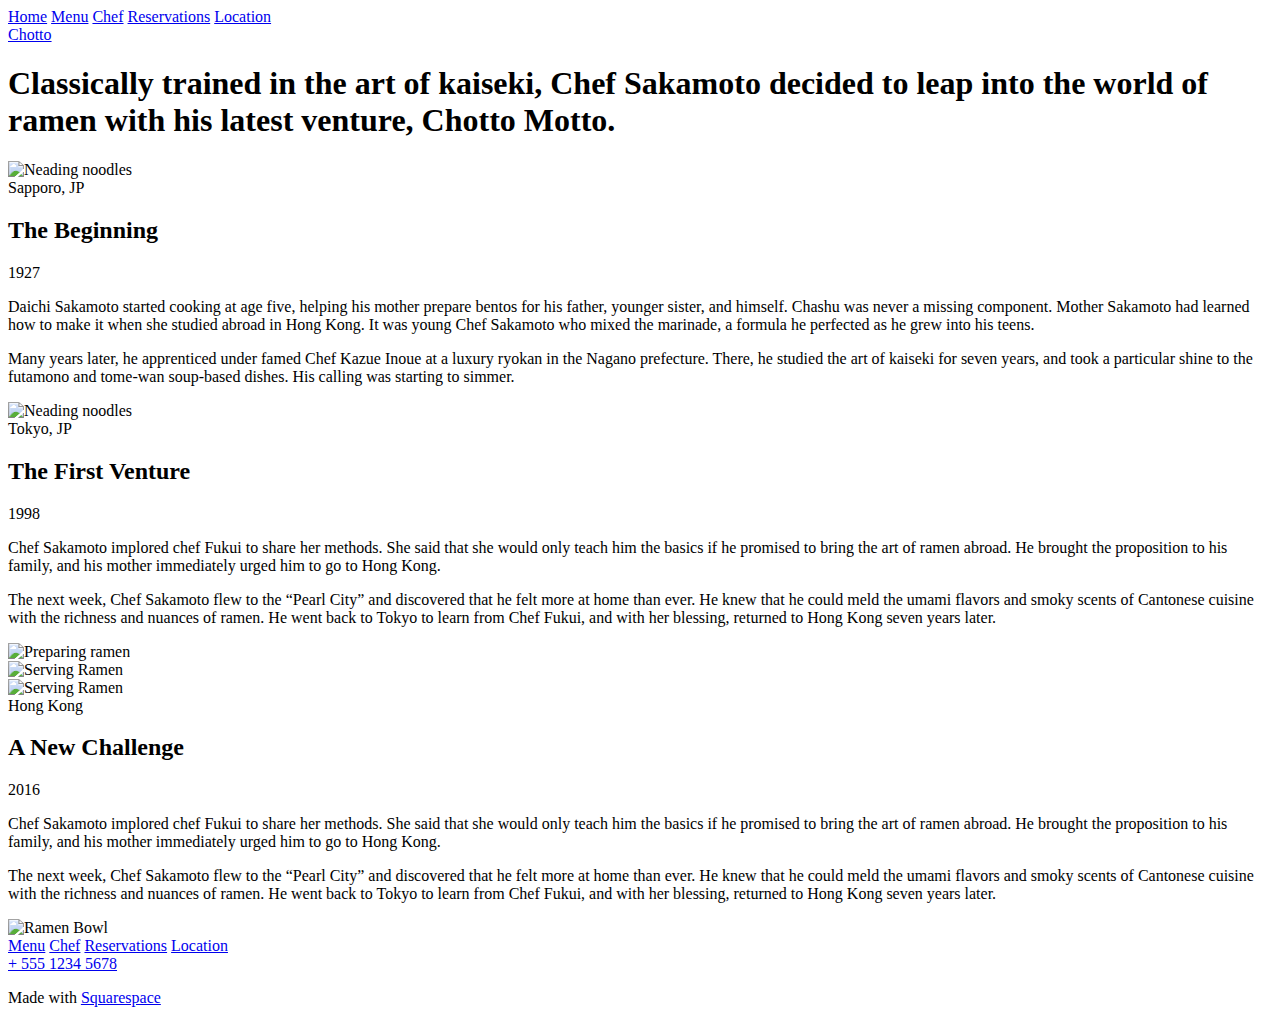
==== chef.html @ 5a95cfb5 "Add files via upload" ====
<!DOCTYPE html>
<html lang="en">
<head>
    <meta charset="UTF-8">
    <meta http-equiv="X-UA-Compatible" content="IE=edge">
    <meta name="viewport" content="width=device-width, initial-scale=1.0">
    <!--Google Fonts-->
    <link rel="preconnect" href="https://fonts.googleapis.com">
    <link rel="preconnect" href="https://fonts.gstatic.com" crossorigin>
    <link href="https://fonts.googleapis.com/css2?family=Roboto+Slab:wght@400;700&display=swap" rel="stylesheet">   
    <!--Font Awesome-->
    <link rel="stylesheet" href="https://cdnjs.cloudflare.com/ajax/libs/font-awesome/6.4.0/css/all.min.css" integrity="sha512-iecdLmaskl7CVkqkXNQ/ZH/XLlvWZOJyj7Yy7tcenmpD1ypASozpmT/E0iPtmFIB46ZmdtAc9eNBvH0H/ZpiBw==" crossorigin="anonymous" referrerpolicy="no-referrer" />
    <!--Custom Stylesheet-->
    <link rel="stylesheet" href="stylesheet.css" />
    <link rel="stylesheet" href="chef.css" />
    <title>Chef - Chotto</title>
</head>
<body>
    <nav>
        <div class="nav-links">
            <a href="index.html" class="nav-item ">Home</a>
            <a href="menu.html" class="nav-item">Menu</a>
            <a href="chef.html" class="nav-item active">Chef</a>
            <a href="reservations.html" class="nav-item">Reservations</a>
            <a href="location.html" class="nav-item">Location</a>
        </div>
        <div class="logo-container">
            <a href="index.html" class="logo">Chotto</a>
        </div>
        <div class="nav-icons">
            <a href="https://instagram.com" class="nav-icon">
                <i class="fa-brands fa-instagram"></i>
            </a>
            <a href="https://instagram.com" class="nav-icon">
                <i class="fa-brands fa-yelp"></i>
            </a>
        </div>
        <div class="menu-icon">
            <div></div>
            <div></div>
        </div>
    </nav>
    <main>
        <div class="container">
            <h1>Classically trained in the art of kaiseki, Chef Sakamoto decided to leap into the world of ramen with his latest venture, Chotto Motto.</h1>
        </div>
        <div class="img-container">
            <img src="asset/static1.squarespace-1.jpg" alt="Neading noodles" />
        </div>
        <section class="row">
            <div class="col">
                <span>Sapporo, JP</span>
                <h2>The Beginning</h2>
                <span>1927 </span>
            </div>
            <div class="col">
                <p>Daichi Sakamoto started cooking at age five, helping his mother prepare bentos for his father, younger sister, and himself. Chashu was never a missing component. Mother Sakamoto had learned how to make it when she studied abroad in Hong Kong. It was young Chef Sakamoto who mixed the marinade, a formula he perfected as he grew into his teens.</p>
                <p>Many years later, he apprenticed under famed Chef Kazue Inoue at a luxury ryokan in the Nagano prefecture. There, he studied the art of kaiseki for seven years, and took a particular shine to the futamono and tome-wan soup-based dishes. His calling was starting to simmer.</p>
            </div>
        </section>
        <div class="img-container">
            <img src="asset/static1.squarespace-2.jpg" alt="Neading noodles" />
        </div>
        <section class="row">
            <div class="col">
                <span>Tokyo, JP</span>
                <h2>The First Venture</h2>
                <span>1998 </span>
            </div>
            <div class="col">
                <p>Chef Sakamoto implored chef Fukui to share her methods. She said that she would only teach him the basics if he promised to bring the art of ramen abroad. He brought the proposition to his family, and his mother immediately urged him to go to Hong Kong.</p>
                <p>The next week, Chef Sakamoto flew to the “Pearl City” and discovered that he felt more at home than ever. He knew that he could meld the umami flavors and smoky scents of Cantonese cuisine with the richness and nuances of ramen. He went back to Tokyo to learn from Chef Fukui, and with her blessing, returned to Hong Kong seven years later.</p>
            </div>
        </section>
        <div class="img-grid">
            <div>
                <img src="asset/static1.squarespace-1.jpg" alt="Preparing ramen" />
            </div>
            <div>
                <img src="asset/20160421S1_RAMEN_LAB_TORCH_066-1.jpg" alt="Serving Ramen" />
            </div>
            <div>
                <img src="asset/static1.squarespace-2.jpg" alt="Serving Ramen" />
            </div>
        </div>
        <section class="row">
            <div class="col">
                <span>Hong Kong</span>
                <h2>A New Challenge</h2>
                <span>2016</span>
            </div>
            <div class="col">
                <p>Chef Sakamoto implored chef Fukui to share her methods. She said that she would only teach him the basics if he promised to bring the art of ramen abroad. He brought the proposition to his family, and his mother immediately urged him to go to Hong Kong.</p>
                <p>The next week, Chef Sakamoto flew to the “Pearl City” and discovered that he felt more at home than ever. He knew that he could meld the umami flavors and smoky scents of Cantonese cuisine with the richness and nuances of ramen. He went back to Tokyo to learn from Chef Fukui, and with her blessing, returned to Hong Kong seven years later.</p>
            </div>
        </section>
        <div class="ramen-container">
            <img src="asset/static1.squarespace.jpg" alt="Ramen Bowl" />
        </div>
    </main>
    <footer>
        <div class="footer-menu">
            <a href="menu.html" class="footer-item">Menu</a>
            <a href="chef.html" class="footer-item">Chef</a>
            <a href="reservations.html" class="footer-item">Reservations</a>
            <a href="location.html" class="footer-item">Location</a>
        </div>
        <a href="tel:+55512345678" class="footer-tel">+ 555 1234 5678</a>
        <p>Made with <a href="https://squarespace.com" class="footer-link">Squarespace</a></p>
    </footer>
</body>
</html>
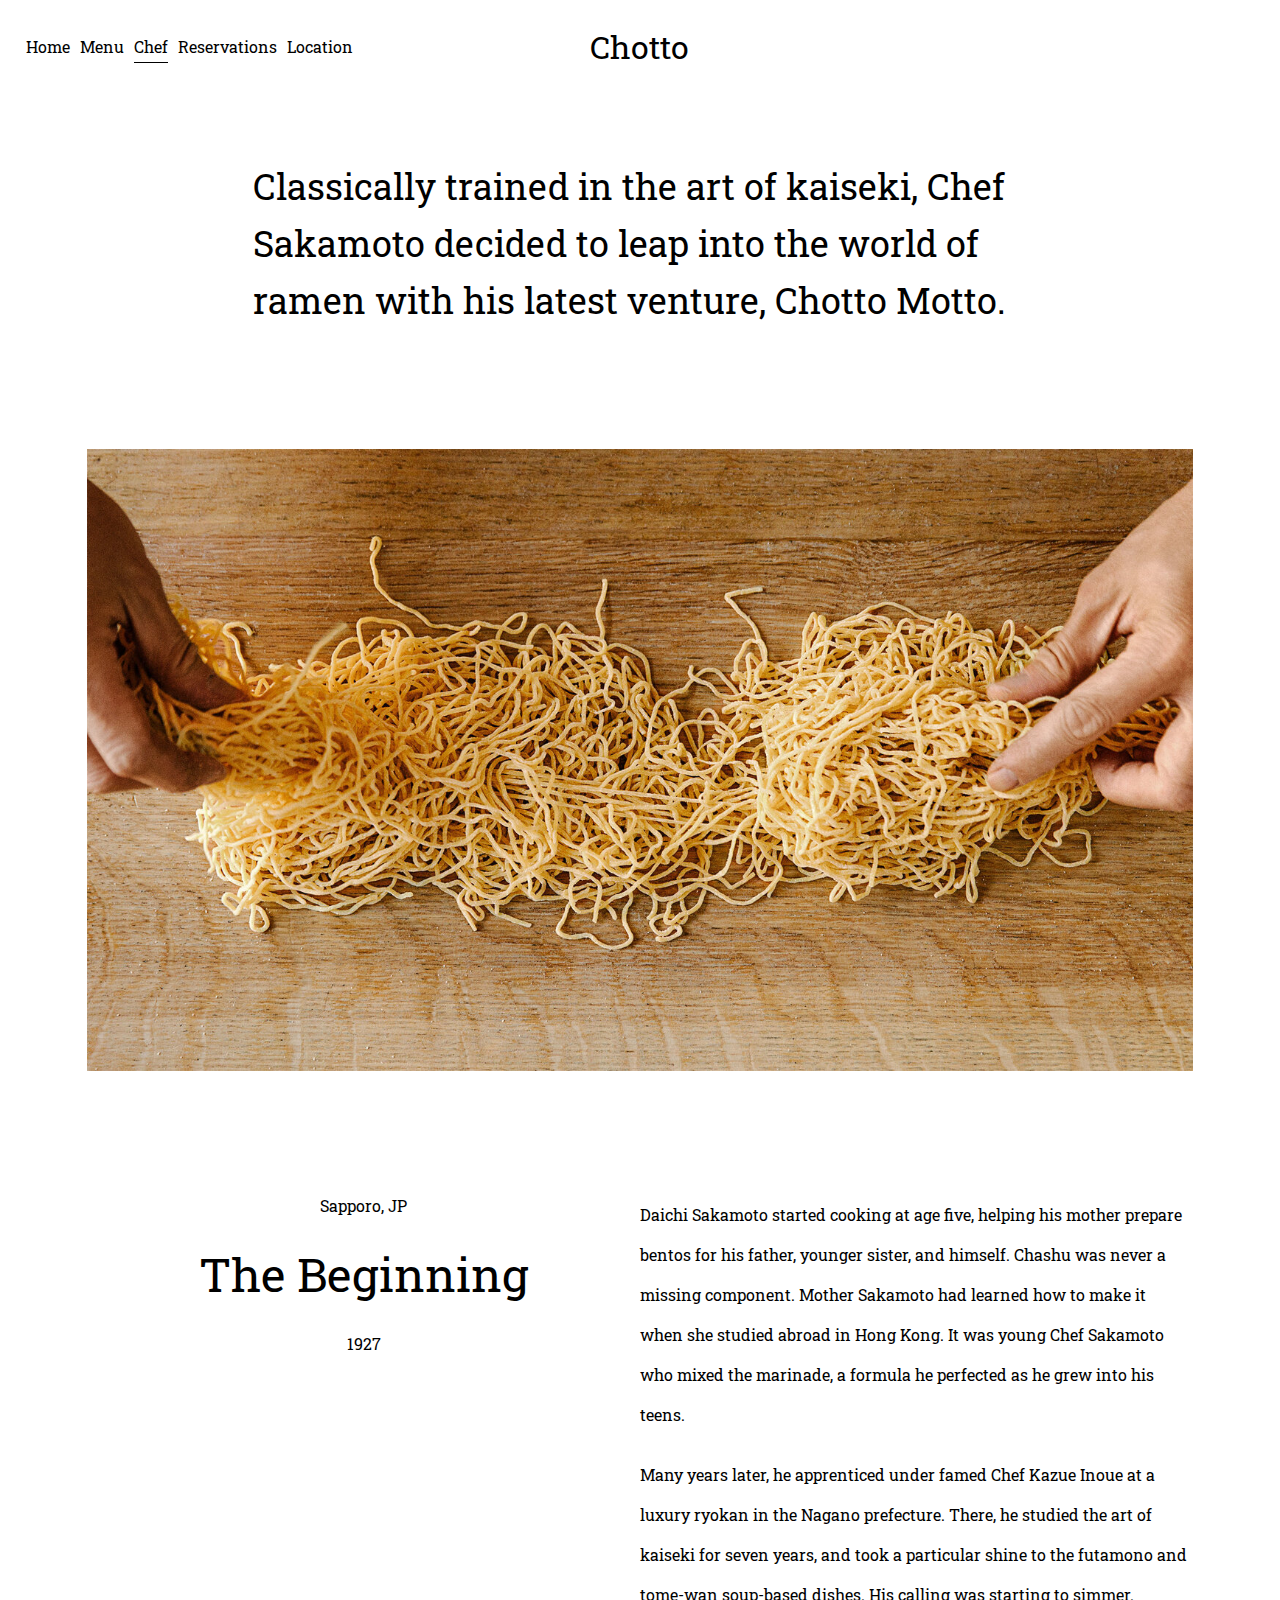
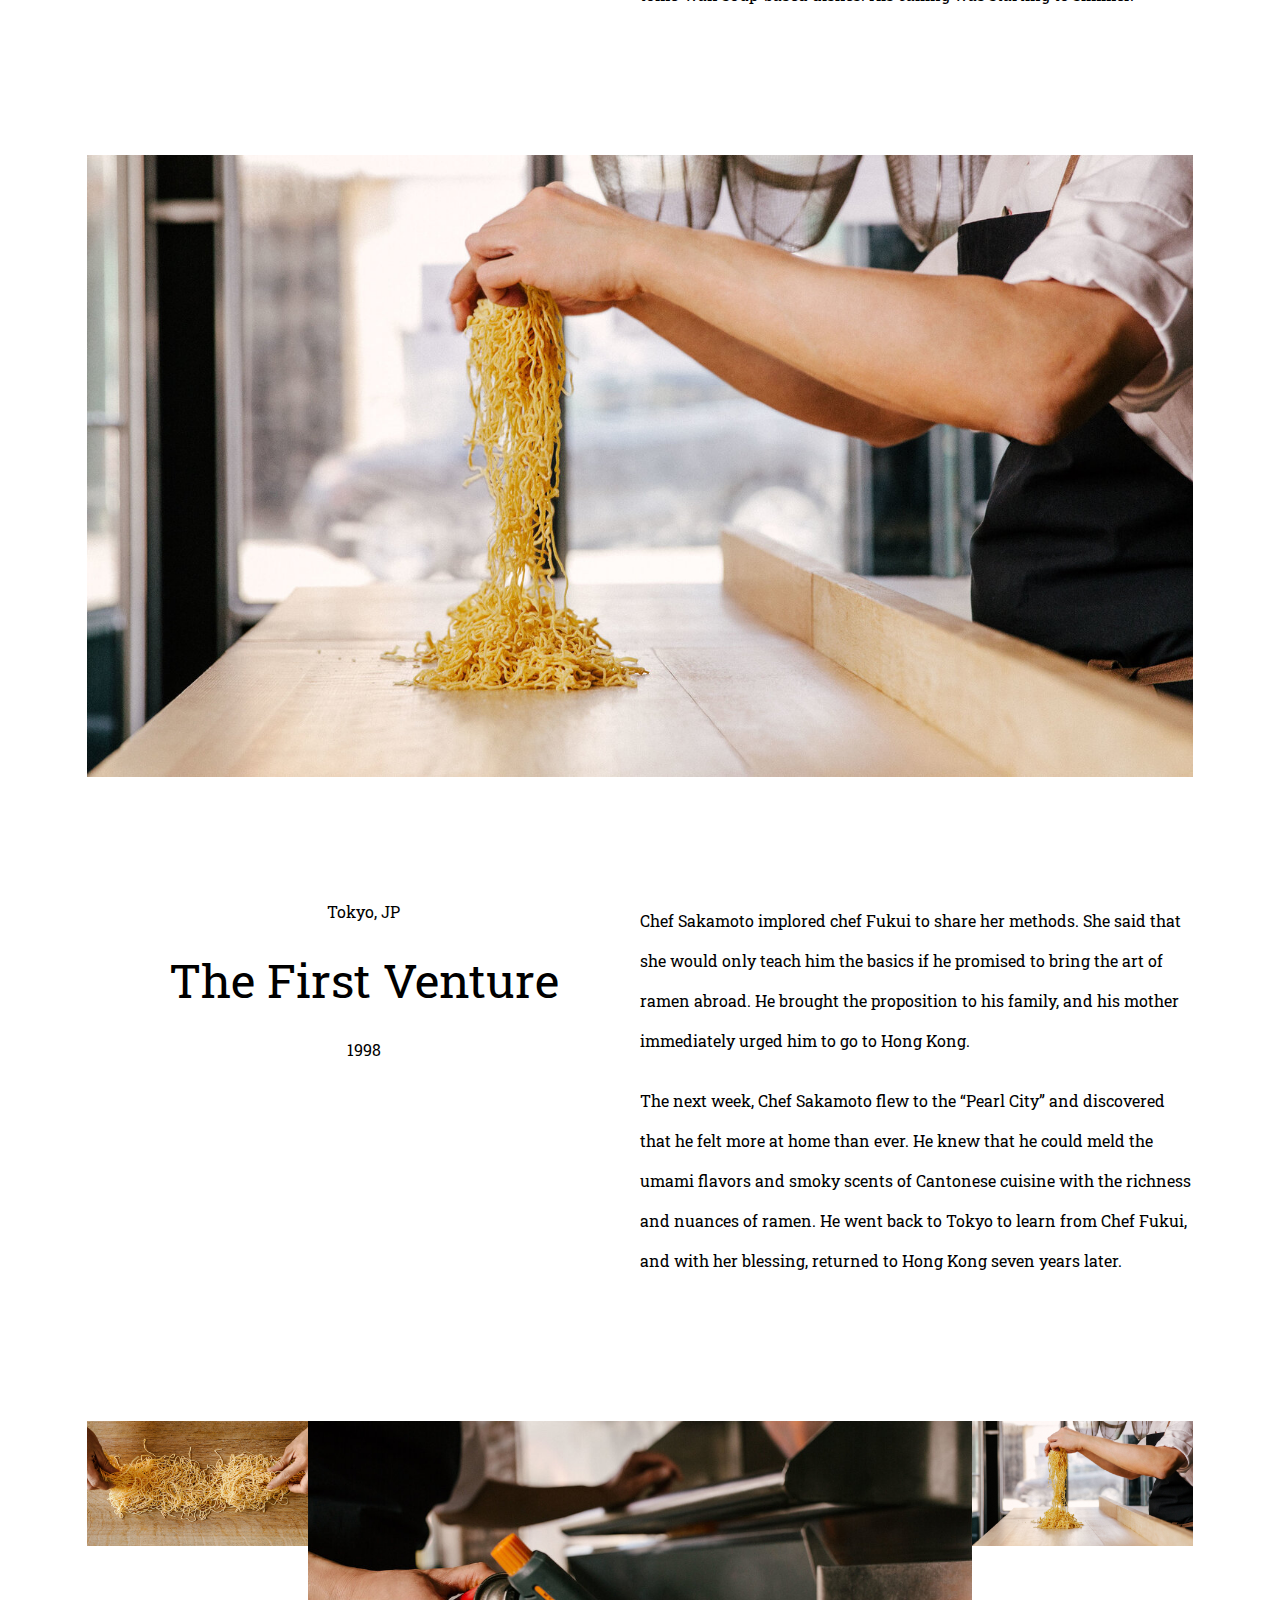
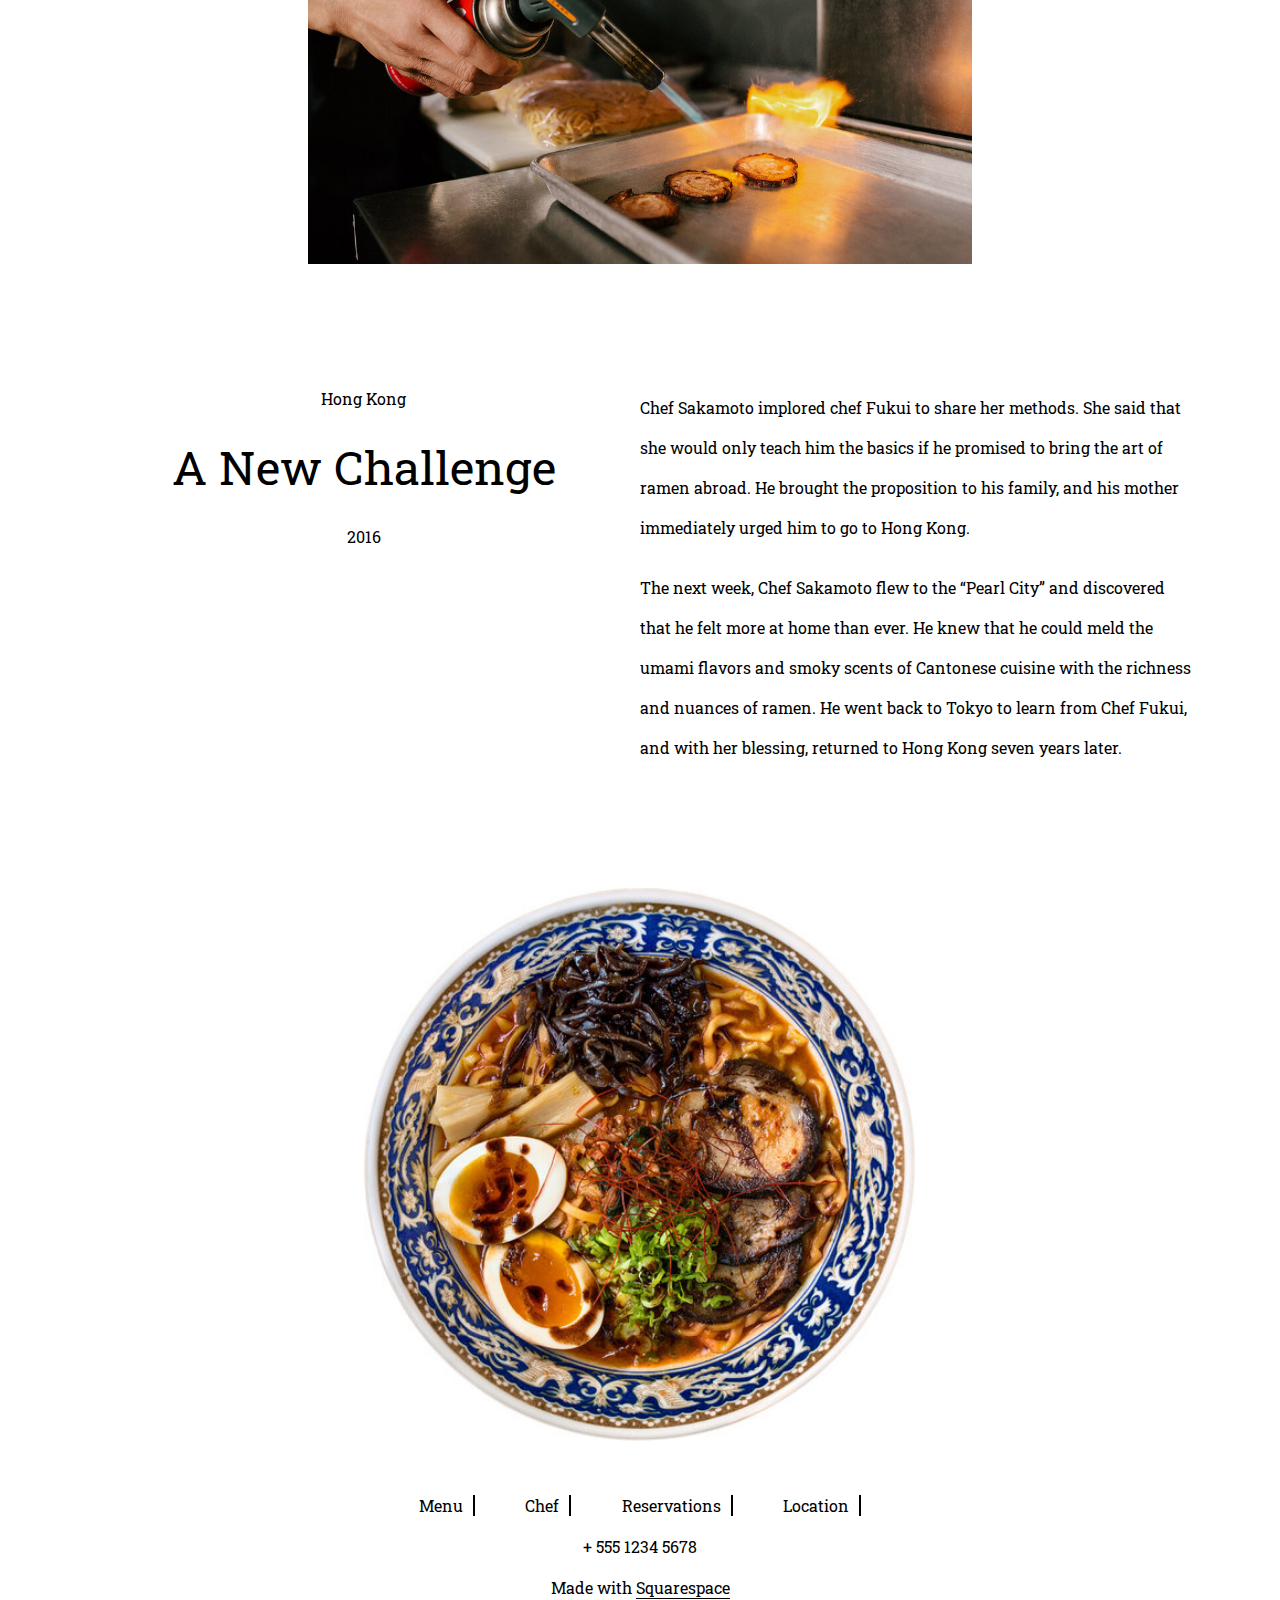
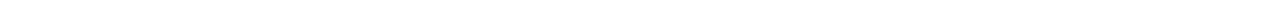
==== commit b3bc9bb0: "Update chef.html" ====
--- a/chef.html
+++ b/chef.html
@@ -11,8 +11,8 @@
     <!--Font Awesome-->
     <link rel="stylesheet" href="https://cdnjs.cloudflare.com/ajax/libs/font-awesome/6.4.0/css/all.min.css" integrity="sha512-iecdLmaskl7CVkqkXNQ/ZH/XLlvWZOJyj7Yy7tcenmpD1ypASozpmT/E0iPtmFIB46ZmdtAc9eNBvH0H/ZpiBw==" crossorigin="anonymous" referrerpolicy="no-referrer" />
     <!--Custom Stylesheet-->
-    <link rel="stylesheet" href="stylesheet.css" />
-    <link rel="stylesheet" href="chef.css" />
+    <link rel="stylesheet" href="./css/stylesheet.css" />
+    <link rel="stylesheet" href="./css/chef.css" />
     <title>Chef - Chotto</title>
 </head>
 <body>
@@ -109,4 +109,4 @@
         <p>Made with <a href="https://squarespace.com" class="footer-link">Squarespace</a></p>
     </footer>
 </body>
-</html>+</html>
--- a/css/stylesheet.css
+++ b/css/stylesheet.css
@@ -0,0 +1,151 @@
+* {
+    margin: 0;
+    padding: 0;
+    box-sizing: border-box;
+    text-decoration: none;
+}
+
+:root {
+    --primary: "white";
+    --secondary: "black";
+}
+
+body {
+    background-color: var(--primary);
+    color: var(--black);
+    font-family: 'Roboto Slab', serif;
+    padding: 2%;
+}
+
+nav {
+    width: 100%;
+    display: grid;
+    grid-template-columns: repeat(3, 1fr); 
+
+}
+
+nav div {
+    width: auto;
+}
+
+a {
+    color: var(--secondary);
+}
+img {
+    width: 100%;
+}
+
+main {
+    width: 50%;
+    margin: auto;
+    text-align: center;
+    padding: 20px 0;
+}
+
+footer {
+    text-align: center;
+}
+
+.nav-item {
+    display: inline-block;
+    font-size: 16px;
+    line-height: 31px;
+    margin-right: 10px;
+
+}
+
+.nav-icon {
+    margin-left: 10px;
+    font-size: 19px;
+}
+.menu-icon {
+    height: 100%;
+    display: none;
+    flex-direction: column;
+    justify-content: center;
+}
+.menu-icon div {
+    width: 35px;
+    margin: 7px 0;
+    height: 1px;
+    background-color: black;
+}
+.active {
+    border-bottom: 1px solid black ;
+}
+.logo-container {
+    text-align: center;
+}
+.logo {
+    font-size: 32px;
+    line-height: 42px;
+    
+}
+.nav-links,
+.nav-icons {
+    display: flex;
+    align-items: center;
+}
+
+.nav-icons {
+   justify-content: right;
+}
+
+.details {
+    margin: 30px 0;
+    font-size: 52px;
+    line-height: 64px;
+}
+
+.footer-tel {
+    display: block;
+    margin: 20px 0;
+}
+
+.footer-item {
+    margin: 0 10px;
+    padding-right: 10px;
+    border-right: 2px solid black ;
+}
+
+.footer-link {
+    border-bottom: 1px solid black;
+}
+.footer-menu {
+    width:40%;
+    margin: auto;
+    display: flex;
+    justify-content: space-around;
+}
+@media screen  and (max-width: 600px) {
+    body {
+        padding: 5% ;
+    }
+    main {
+        width: 100%;
+    }
+    nav {
+        width: 100%;
+        display: flex;
+        justify-content: space-between; 
+    
+    }
+    .menu-icon{
+        display: flex;
+    }
+    .nav-links, .nav-icons {
+        display: none;
+    }
+    .details {
+        font-size: 36px;
+        line-height: 48px;
+    }
+    .footer-item {
+        margin: 0 5px;
+        padding:0 10px;
+        border-right: 2px solid black ;
+    }
+    .footer-menu {
+        width:100%;
+    }
+}--- a/css/chef.css
+++ b/css/chef.css
@@ -0,0 +1,88 @@
+main {
+    width: 90%;
+}
+
+.container, .row {
+    padding: 70px 0;
+}
+
+.img-container {
+    margin: 50px 0;
+}
+h1 {
+    width: 70%;
+    margin: auto;
+    text-align: left;
+    font-weight: 400;
+    font-size: 36px;
+    line-height: 57px;
+}
+
+.row {
+    display: flex;
+}
+
+.col {
+    width: 50%;
+}
+
+div p {
+    text-align: left;
+    font-size: 16px;
+    line-height: 40px;
+    margin-bottom: 20px;
+    font-weight: 400;
+}
+
+h2 {
+    font-size: 47px;
+    line-height: 57px;
+    font-weight: 400;
+    margin: 30px 0;
+}
+
+.ramen-container {
+    width: 50%;
+    margin: 30px auto;
+}
+
+.img-grid {
+    display: grid;
+    grid-template-columns: 20% 60% 20%;
+    margin: 50px 0;
+}
+
+@media screen  and (max-width: 600px) {
+    main {
+        width: 100%;
+    }
+    h1 {
+        width: 100%;
+        font-size: 21px;
+        line-height: 36px;
+    }
+
+    .row {
+        flex-direction: column;
+    }
+    .col {
+        width: 100%;
+    }
+    .col p {
+        margin-top: 30px;
+    }
+    h2 {
+        font-size: 24px;
+        line-height: 36px;
+        font-weight: 400;
+        margin: 30px 0;
+    }
+
+
+    .img-grid {
+        display: grid;
+        grid-template-columns: repeat(1, 1fr);
+        margin: 50px 0;
+    }
+
+}